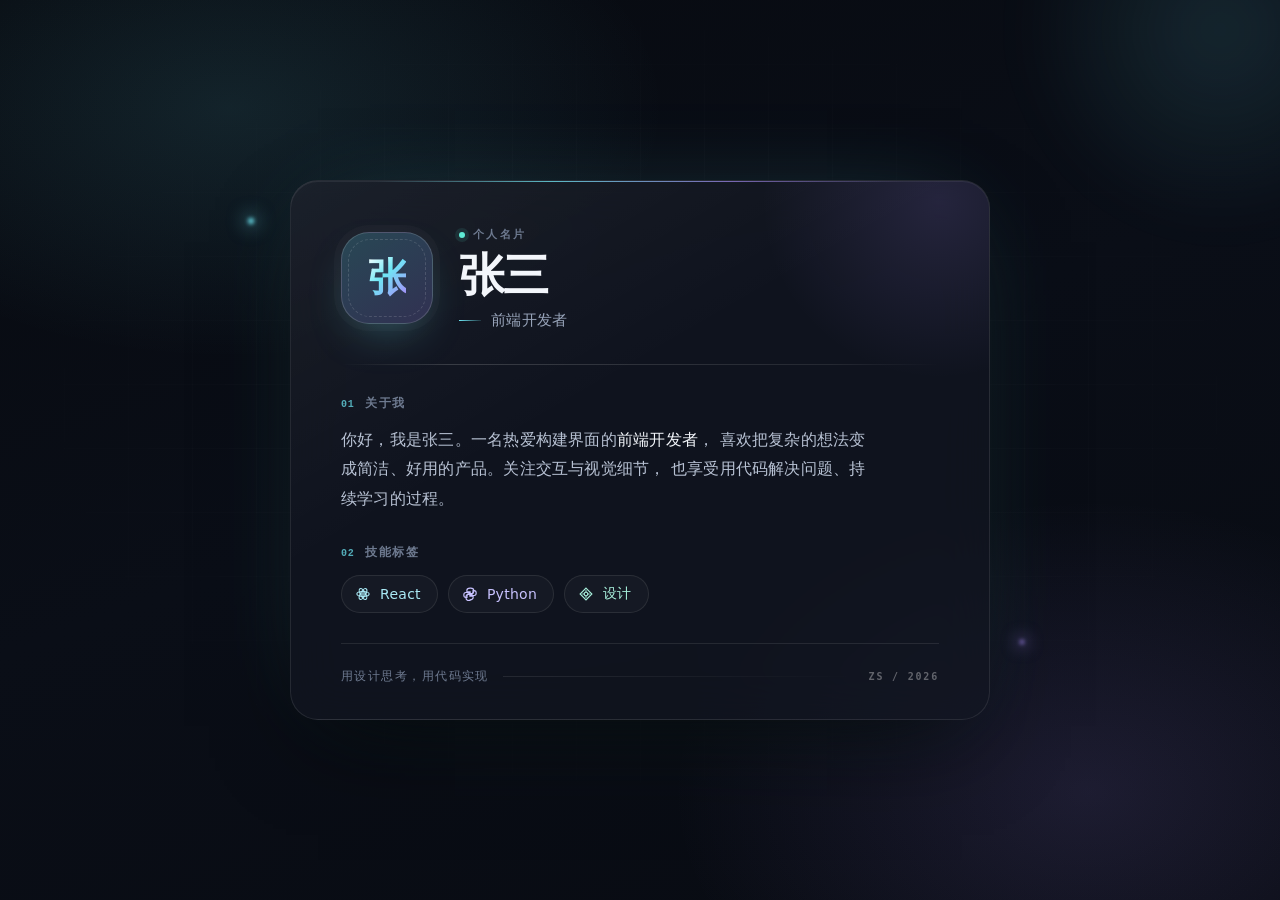
==== index.html @ f43591b3 "Add files via upload" ====
<!DOCTYPE html>
<html lang="zh-CN">
<head>
  <meta charset="UTF-8">
  <meta name="viewport" content="width=device-width, initial-scale=1.0">
  <meta name="description" content="张三的个人名片 —— 前端开发者">
  <title>张三 · 前端开发者</title>
  <style>
    :root {
      --bg: #070a10;
      --surface: rgba(18, 23, 34, 0.72);
      --surface-strong: #121722;
      --text: #f3f6fb;
      --muted: #98a4ba;
      --subtle: #6e7a90;
      --line: rgba(255, 255, 255, 0.09);
      --line-strong: rgba(255, 255, 255, 0.16);
      --cyan: #6ee7f5;
      --violet: #a78bfa;
      --green: #5eead4;
      --radius: 28px;
    }

    * {
      box-sizing: border-box;
      margin: 0;
      padding: 0;
    }

    html {
      color-scheme: dark;
    }

    body {
      min-height: 100vh;
      min-height: 100svh;
      display: flex;
      align-items: center;
      justify-content: center;
      padding: 48px 20px;
      color: var(--text);
      background-color: var(--bg);
      background-image:
        radial-gradient(ellipse 55% 45% at 18% 12%, rgba(110, 231, 245, 0.11), transparent 62%),
        radial-gradient(ellipse 50% 50% at 85% 88%, rgba(167, 139, 250, 0.13), transparent 65%),
        linear-gradient(160deg, #070a10 0%, #0a0e17 48%, #080b12 100%);
      font-family: "Inter", "HarmonyOS Sans SC", "PingFang SC",
        "Microsoft YaHei", system-ui, -apple-system, sans-serif;
      -webkit-font-smoothing: antialiased;
      overflow-x: hidden;
    }

    /* 背景网格与光晕 */
    body::before {
      content: "";
      position: fixed;
      inset: 0;
      pointer-events: none;
      background-image:
        linear-gradient(rgba(255, 255, 255, 0.028) 1px, transparent 1px),
        linear-gradient(90deg, rgba(255, 255, 255, 0.028) 1px, transparent 1px);
      background-size: 64px 64px;
      mask-image: radial-gradient(ellipse 70% 65% at 50% 45%, #000 15%, transparent 78%);
      -webkit-mask-image: radial-gradient(ellipse 70% 65% at 50% 45%, #000 15%, transparent 78%);
    }

    body::after {
      content: "";
      position: fixed;
      width: 420px;
      height: 420px;
      right: -150px;
      top: -180px;
      border-radius: 50%;
      background: radial-gradient(circle, rgba(110, 231, 245, 0.12), transparent 68%);
      filter: blur(24px);
      pointer-events: none;
    }

    .page {
      position: relative;
      width: 100%;
      max-width: 700px;
      min-width: 0;
      flex: 0 1 700px;
      z-index: 1;
    }

    .page::before,
    .page::after {
      content: "";
      position: absolute;
      border-radius: 50%;
      pointer-events: none;
      filter: blur(2px);
    }

    .page::before {
      width: 6px;
      height: 6px;
      top: 7%;
      left: -42px;
      background: var(--cyan);
      box-shadow: 0 0 18px 3px rgba(110, 231, 245, 0.55);
    }

    .page::after {
      width: 4px;
      height: 4px;
      right: -34px;
      bottom: 14%;
      background: var(--violet);
      box-shadow: 0 0 16px 3px rgba(167, 139, 250, 0.55);
    }

    .card {
      position: relative;
      overflow: hidden;
      padding: 46px 50px 34px;
      background:
        linear-gradient(150deg, rgba(255, 255, 255, 0.045), transparent 42%),
        var(--surface);
      border: 1px solid var(--line);
      border-radius: var(--radius);
      backdrop-filter: blur(24px);
      -webkit-backdrop-filter: blur(24px);
      box-shadow:
        0 1px 0 rgba(255, 255, 255, 0.07) inset,
        0 34px 90px -28px rgba(0, 0, 0, 0.9),
        0 0 100px -45px rgba(110, 231, 245, 0.35);
      animation: card-in 0.9s cubic-bezier(0.2, 0.7, 0.2, 1) both;
    }

    /* 卡片顶部渐隐光线 */
    .card::before {
      content: "";
      position: absolute;
      top: 0;
      left: 12%;
      right: 12%;
      height: 1px;
      background: linear-gradient(90deg, transparent, rgba(110, 231, 245, 0.75), rgba(167, 139, 250, 0.65), transparent);
    }

    /* 右上角微光 */
    .card__glow {
      position: absolute;
      top: -170px;
      right: -140px;
      width: 380px;
      height: 380px;
      border-radius: 50%;
      background: radial-gradient(circle, rgba(167, 139, 250, 0.14), transparent 66%);
      pointer-events: none;
    }

    .profile {
      position: relative;
      display: flex;
      align-items: center;
      gap: 26px;
    }

    .avatar {
      position: relative;
      flex: 0 0 auto;
      width: 92px;
      height: 92px;
      display: grid;
      place-items: center;
      border-radius: 28px;
      background:
        linear-gradient(145deg, rgba(110, 231, 245, 0.22), rgba(167, 139, 250, 0.2)),
        #141b28;
      border: 1px solid rgba(255, 255, 255, 0.16);
      box-shadow:
        0 0 0 7px rgba(255, 255, 255, 0.025),
        0 18px 45px -16px rgba(110, 231, 245, 0.35);
    }

    .avatar::before {
      content: "";
      position: absolute;
      inset: 6px;
      border-radius: 22px;
      border: 1px dashed rgba(255, 255, 255, 0.14);
    }

    .avatar span {
      position: relative;
      font-size: 40px;
      font-weight: 650;
      line-height: 1;
      background: linear-gradient(135deg, #e9fdff 5%, var(--cyan) 44%, var(--violet) 100%);
      -webkit-background-clip: text;
      background-clip: text;
      color: transparent;
      letter-spacing: -0.04em;
      transform: translateY(-1px);
    }

    .identity {
      min-width: 0;
    }

    .eyebrow {
      display: flex;
      align-items: center;
      gap: 8px;
      margin-bottom: 8px;
      color: var(--subtle);
      font-size: 11px;
      font-weight: 600;
      letter-spacing: 0.22em;
      text-transform: uppercase;
    }

    .status-dot {
      width: 6px;
      height: 6px;
      border-radius: 50%;
      background: var(--green);
      box-shadow: 0 0 0 4px rgba(94, 234, 212, 0.1);
      animation: pulse 3s ease-in-out infinite;
    }

    h1 {
      font-size: clamp(34px, 6vw, 46px);
      font-weight: 650;
      line-height: 1.1;
      letter-spacing: -0.035em;
    }

    .role {
      display: flex;
      align-items: center;
      gap: 10px;
      margin-top: 10px;
      color: var(--muted);
      font-size: 15px;
      letter-spacing: 0.02em;
    }

    .role::before {
      content: "";
      width: 22px;
      height: 1px;
      background: linear-gradient(90deg, var(--cyan), rgba(110, 231, 245, 0.15));
    }

    .divider {
      height: 1px;
      margin: 34px 0 30px;
      background: linear-gradient(90deg, transparent, var(--line-strong) 18%, var(--line) 82%, transparent);
    }

    .section {
      margin-bottom: 30px;
    }

    .section-label {
      display: flex;
      align-items: baseline;
      gap: 10px;
      margin-bottom: 14px;
      font-size: 12px;
      font-weight: 600;
      letter-spacing: 0.16em;
      color: var(--subtle);
    }

    .section-label span {
      font-variant-numeric: tabular-nums;
      font-family: "SFMono-Regular", Consolas, "Liberation Mono", monospace;
      font-size: 10px;
      color: rgba(110, 231, 245, 0.72);
      letter-spacing: 0.08em;
    }

    .about-text {
      max-width: 540px;
      color: #b8c2d4;
      font-size: 15.5px;
      line-height: 1.9;
      letter-spacing: 0.015em;
    }

    .about-text strong {
      color: var(--text);
      font-weight: 550;
    }

    .skills {
      display: flex;
      flex-wrap: wrap;
      gap: 10px;
      list-style: none;
    }

    .tag {
      display: inline-flex;
      align-items: center;
      gap: 9px;
      padding: 9px 16px 9px 13px;
      border-radius: 999px;
      border: 1px solid var(--line);
      background: rgba(255, 255, 255, 0.028);
      color: #d7deea;
      font-size: 14px;
      font-weight: 500;
      letter-spacing: 0.02em;
      cursor: default;
      transition:
        transform 0.25s ease,
        border-color 0.25s ease,
        background 0.25s ease,
        box-shadow 0.25s ease;
    }

    .tag svg {
      width: 16px;
      height: 16px;
      flex: 0 0 auto;
      stroke: currentColor;
      stroke-width: 1.7;
      fill: none;
      transition: transform 0.35s cubic-bezier(0.2, 0.7, 0.2, 1);
    }

    .tag--react {
      color: #a9e9f5;
    }

    .tag--python {
      color: #c8c2ff;
    }

    .tag--design {
      color: #a8f0dc;
    }

    .tag:hover {
      transform: translateY(-3px);
      background: rgba(255, 255, 255, 0.055);
    }

    .tag--react:hover {
      border-color: rgba(110, 231, 245, 0.42);
      box-shadow: 0 10px 24px -12px rgba(110, 231, 245, 0.6);
    }

    .tag--python:hover {
      border-color: rgba(167, 139, 250, 0.45);
      box-shadow: 0 10px 24px -12px rgba(167, 139, 250, 0.65);
    }

    .tag--design:hover {
      border-color: rgba(94, 234, 212, 0.42);
      box-shadow: 0 10px 24px -12px rgba(94, 234, 212, 0.55);
    }

    .tag:hover svg {
      transform: rotate(-8deg) scale(1.08);
    }

    .card-footer {
      display: flex;
      align-items: center;
      gap: 14px;
      padding-top: 24px;
      border-top: 1px solid var(--line);
    }

    .card-footer p {
      color: var(--subtle);
      font-size: 12px;
      letter-spacing: 0.12em;
    }

    .card-footer .line {
      flex: 1;
      height: 1px;
      background: linear-gradient(90deg, var(--line), transparent);
    }

    .monogram {
      font-family: "SFMono-Regular", Consolas, monospace;
      font-size: 10px;
      font-weight: 600;
      letter-spacing: 0.18em;
      color: rgba(255, 255, 255, 0.34);
    }

    @keyframes card-in {
      from {
        opacity: 0;
        transform: translateY(20px) scale(0.985);
      }
      to {
        opacity: 1;
        transform: translateY(0) scale(1);
      }
    }

    @keyframes pulse {
      0%, 100% {
        opacity: 1;
        box-shadow: 0 0 0 4px rgba(94, 234, 212, 0.1);
      }
      50% {
        opacity: 0.55;
        box-shadow: 0 0 0 7px rgba(94, 234, 212, 0.04);
      }
    }

    @media (max-width: 620px) {
      body {
        padding: 24px 16px;
      }

      .page::before,
      .page::after {
        display: none;
      }

      .card {
        padding: 34px 26px 26px;
        border-radius: 24px;
      }

      .profile {
        align-items: flex-start;
        flex-direction: column;
        gap: 20px;
      }

      .avatar {
        width: 76px;
        height: 76px;
        border-radius: 23px;
      }

      .avatar::before {
        border-radius: 18px;
      }

      .avatar span {
        font-size: 33px;
      }

      .divider {
        margin: 26px 0 24px;
      }

      .about-text {
        font-size: 15px;
        line-height: 1.85;
      }

      .tag {
        padding: 8px 14px 8px 11px;
        font-size: 13px;
      }
    }

    @media (prefers-reduced-motion: reduce) {
      .card,
      .status-dot {
        animation: none;
      }

      .tag,
      .tag svg {
        transition: none;
      }
    }

    ::selection {
      background: rgba(110, 231, 245, 0.24);
      color: #fff;
    }
  </style>
</head>
<body>
  <div class="page">
    <main class="card" aria-labelledby="name">
      <div class="card__glow" aria-hidden="true"></div>

      <header class="profile">
        <div class="avatar" aria-hidden="true">
          <span>张</span>
        </div>
        <div class="identity">
          <div class="eyebrow">
            <span class="status-dot" aria-hidden="true"></span>
            个人名片
          </div>
          <h1 id="name">张三</h1>
          <p class="role">前端开发者</p>
        </div>
      </header>

      <div class="divider" aria-hidden="true"></div>

      <section class="section" aria-labelledby="about-title">
        <h2 class="section-label" id="about-title">
          <span>01</span>
          关于我
        </h2>
        <p class="about-text">
          你好，我是张三。一名热爱构建界面的<strong>前端开发者</strong>，
          喜欢把复杂的想法变成简洁、好用的产品。关注交互与视觉细节，
          也享受用代码解决问题、持续学习的过程。
        </p>
      </section>

      <section class="section" aria-labelledby="skills-title">
        <h2 class="section-label" id="skills-title">
          <span>02</span>
          技能标签
        </h2>
        <ul class="skills">
          <li class="tag tag--react">
            <svg viewBox="0 0 24 24" aria-hidden="true">
              <circle cx="12" cy="12" r="1.9"></circle>
              <ellipse cx="12" cy="12" rx="9.2" ry="3.7"></ellipse>
              <ellipse cx="12" cy="12" rx="9.2" ry="3.7" transform="rotate(60 12 12)"></ellipse>
              <ellipse cx="12" cy="12" rx="9.2" ry="3.7" transform="rotate(120 12 12)"></ellipse>
            </svg>
            React
          </li>
          <li class="tag tag--python">
            <svg viewBox="0 0 24 24" aria-hidden="true">
              <path d="M12 3.2c-4 0-4.7 1.4-4.7 3.4v2.3h4.9v.8H5.8c-1.9 0-3.1 1.2-3.1 3.7s1.2 3.7 3.1 3.7h1.7v-2.4c0-2 1.4-3.5 3.4-3.5h3.9c1.6 0 2.8-1.1 2.8-2.8V6.6c0-2-1.8-3.4-4.4-3.4H12z"></path>
              <path d="M12 20.8c4 0 4.7-1.4 4.7-3.4v-2.3H11.8v-.8h6.4c1.9 0 3.1-1.2 3.1-3.7s-1.2-3.7-3.1-3.7h-1.7v2.4c0 2-1.4 3.5-3.4 3.5H8.9c-1.6 0-2.8 1.1-2.8 2.8v2.8c0 2 1.8 3.4 4.4 3.4H12z"></path>
            </svg>
            Python
          </li>
          <li class="tag tag--design">
            <svg viewBox="0 0 24 24" aria-hidden="true">
              <path d="M12 3.2 20.8 12 12 20.8 3.2 12 12 3.2z"></path>
              <circle cx="12" cy="12" r="2.7"></circle>
              <path d="M12 6.5v2.8M17.5 12h-2.8M12 17.5v-2.8M6.5 12h2.8"></path>
            </svg>
            设计
          </li>
        </ul>
      </section>

      <footer class="card-footer">
        <p>用设计思考，用代码实现</p>
        <span class="line" aria-hidden="true"></span>
        <span class="monogram" aria-hidden="true">ZS / 2026</span>
      </footer>
    </main>
  </div>
</body>
</html>
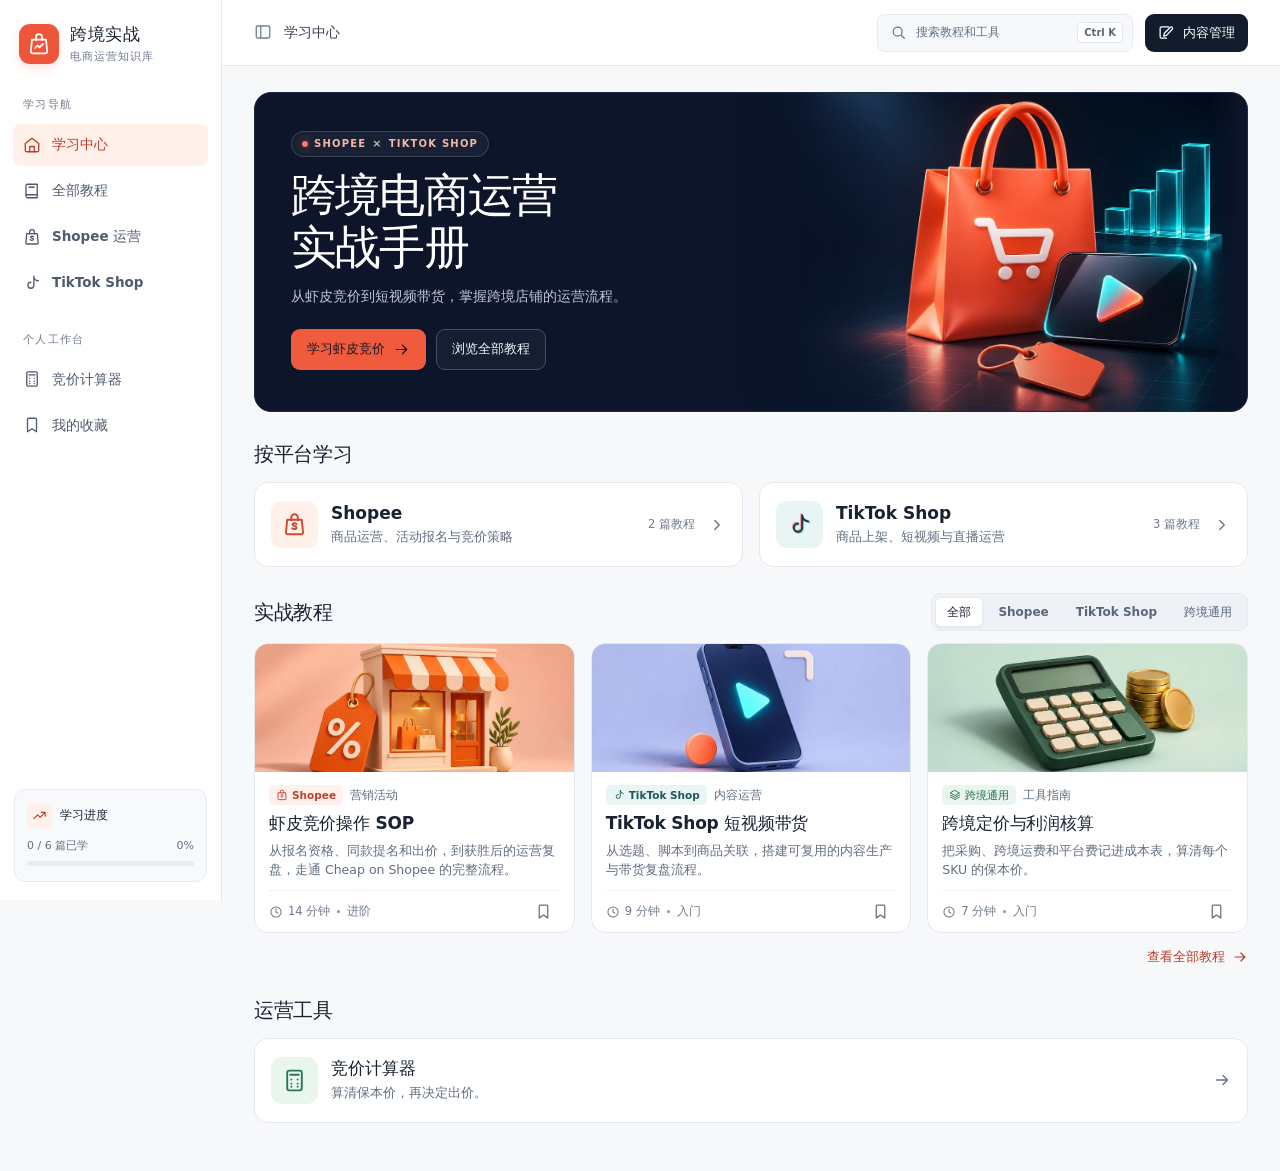
==== commit 1bbffe94: "Build Shopee and TikTok Shop tutorial site" ====
--- a/index.html
+++ b/index.html
@@ -1,558 +1,30 @@
-<!DOCTYPE html>
+<!doctype html>
 <html lang="zh-CN">
 <head>
-  <meta charset="UTF-8">
-  <meta name="viewport" content="width=device-width, initial-scale=1.0">
-  <meta name="description" content="张三的个人名片 —— 前端开发者">
-  <title>张三 · 前端开发者</title>
-  <style>
-    :root {
-      --bg: #070a10;
-      --surface: rgba(18, 23, 34, 0.72);
-      --surface-strong: #121722;
-      --text: #f3f6fb;
-      --muted: #98a4ba;
-      --subtle: #6e7a90;
-      --line: rgba(255, 255, 255, 0.09);
-      --line-strong: rgba(255, 255, 255, 0.16);
-      --cyan: #6ee7f5;
-      --violet: #a78bfa;
-      --green: #5eead4;
-      --radius: 28px;
-    }
-
-    * {
-      box-sizing: border-box;
-      margin: 0;
-      padding: 0;
-    }
-
-    html {
-      color-scheme: dark;
-    }
-
-    body {
-      min-height: 100vh;
-      min-height: 100svh;
-      display: flex;
-      align-items: center;
-      justify-content: center;
-      padding: 48px 20px;
-      color: var(--text);
-      background-color: var(--bg);
-      background-image:
-        radial-gradient(ellipse 55% 45% at 18% 12%, rgba(110, 231, 245, 0.11), transparent 62%),
-        radial-gradient(ellipse 50% 50% at 85% 88%, rgba(167, 139, 250, 0.13), transparent 65%),
-        linear-gradient(160deg, #070a10 0%, #0a0e17 48%, #080b12 100%);
-      font-family: "Inter", "HarmonyOS Sans SC", "PingFang SC",
-        "Microsoft YaHei", system-ui, -apple-system, sans-serif;
-      -webkit-font-smoothing: antialiased;
-      overflow-x: hidden;
-    }
-
-    /* 背景网格与光晕 */
-    body::before {
-      content: "";
-      position: fixed;
-      inset: 0;
-      pointer-events: none;
-      background-image:
-        linear-gradient(rgba(255, 255, 255, 0.028) 1px, transparent 1px),
-        linear-gradient(90deg, rgba(255, 255, 255, 0.028) 1px, transparent 1px);
-      background-size: 64px 64px;
-      mask-image: radial-gradient(ellipse 70% 65% at 50% 45%, #000 15%, transparent 78%);
-      -webkit-mask-image: radial-gradient(ellipse 70% 65% at 50% 45%, #000 15%, transparent 78%);
-    }
-
-    body::after {
-      content: "";
-      position: fixed;
-      width: 420px;
-      height: 420px;
-      right: -150px;
-      top: -180px;
-      border-radius: 50%;
-      background: radial-gradient(circle, rgba(110, 231, 245, 0.12), transparent 68%);
-      filter: blur(24px);
-      pointer-events: none;
-    }
-
-    .page {
-      position: relative;
-      width: 100%;
-      max-width: 700px;
-      min-width: 0;
-      flex: 0 1 700px;
-      z-index: 1;
-    }
-
-    .page::before,
-    .page::after {
-      content: "";
-      position: absolute;
-      border-radius: 50%;
-      pointer-events: none;
-      filter: blur(2px);
-    }
-
-    .page::before {
-      width: 6px;
-      height: 6px;
-      top: 7%;
-      left: -42px;
-      background: var(--cyan);
-      box-shadow: 0 0 18px 3px rgba(110, 231, 245, 0.55);
-    }
-
-    .page::after {
-      width: 4px;
-      height: 4px;
-      right: -34px;
-      bottom: 14%;
-      background: var(--violet);
-      box-shadow: 0 0 16px 3px rgba(167, 139, 250, 0.55);
-    }
-
-    .card {
-      position: relative;
-      overflow: hidden;
-      padding: 46px 50px 34px;
-      background:
-        linear-gradient(150deg, rgba(255, 255, 255, 0.045), transparent 42%),
-        var(--surface);
-      border: 1px solid var(--line);
-      border-radius: var(--radius);
-      backdrop-filter: blur(24px);
-      -webkit-backdrop-filter: blur(24px);
-      box-shadow:
-        0 1px 0 rgba(255, 255, 255, 0.07) inset,
-        0 34px 90px -28px rgba(0, 0, 0, 0.9),
-        0 0 100px -45px rgba(110, 231, 245, 0.35);
-      animation: card-in 0.9s cubic-bezier(0.2, 0.7, 0.2, 1) both;
-    }
-
-    /* 卡片顶部渐隐光线 */
-    .card::before {
-      content: "";
-      position: absolute;
-      top: 0;
-      left: 12%;
-      right: 12%;
-      height: 1px;
-      background: linear-gradient(90deg, transparent, rgba(110, 231, 245, 0.75), rgba(167, 139, 250, 0.65), transparent);
-    }
-
-    /* 右上角微光 */
-    .card__glow {
-      position: absolute;
-      top: -170px;
-      right: -140px;
-      width: 380px;
-      height: 380px;
-      border-radius: 50%;
-      background: radial-gradient(circle, rgba(167, 139, 250, 0.14), transparent 66%);
-      pointer-events: none;
-    }
-
-    .profile {
-      position: relative;
-      display: flex;
-      align-items: center;
-      gap: 26px;
-    }
-
-    .avatar {
-      position: relative;
-      flex: 0 0 auto;
-      width: 92px;
-      height: 92px;
-      display: grid;
-      place-items: center;
-      border-radius: 28px;
-      background:
-        linear-gradient(145deg, rgba(110, 231, 245, 0.22), rgba(167, 139, 250, 0.2)),
-        #141b28;
-      border: 1px solid rgba(255, 255, 255, 0.16);
-      box-shadow:
-        0 0 0 7px rgba(255, 255, 255, 0.025),
-        0 18px 45px -16px rgba(110, 231, 245, 0.35);
-    }
-
-    .avatar::before {
-      content: "";
-      position: absolute;
-      inset: 6px;
-      border-radius: 22px;
-      border: 1px dashed rgba(255, 255, 255, 0.14);
-    }
-
-    .avatar span {
-      position: relative;
-      font-size: 40px;
-      font-weight: 650;
-      line-height: 1;
-      background: linear-gradient(135deg, #e9fdff 5%, var(--cyan) 44%, var(--violet) 100%);
-      -webkit-background-clip: text;
-      background-clip: text;
-      color: transparent;
-      letter-spacing: -0.04em;
-      transform: translateY(-1px);
-    }
-
-    .identity {
-      min-width: 0;
-    }
-
-    .eyebrow {
-      display: flex;
-      align-items: center;
-      gap: 8px;
-      margin-bottom: 8px;
-      color: var(--subtle);
-      font-size: 11px;
-      font-weight: 600;
-      letter-spacing: 0.22em;
-      text-transform: uppercase;
-    }
-
-    .status-dot {
-      width: 6px;
-      height: 6px;
-      border-radius: 50%;
-      background: var(--green);
-      box-shadow: 0 0 0 4px rgba(94, 234, 212, 0.1);
-      animation: pulse 3s ease-in-out infinite;
-    }
-
-    h1 {
-      font-size: clamp(34px, 6vw, 46px);
-      font-weight: 650;
-      line-height: 1.1;
-      letter-spacing: -0.035em;
-    }
-
-    .role {
-      display: flex;
-      align-items: center;
-      gap: 10px;
-      margin-top: 10px;
-      color: var(--muted);
-      font-size: 15px;
-      letter-spacing: 0.02em;
-    }
-
-    .role::before {
-      content: "";
-      width: 22px;
-      height: 1px;
-      background: linear-gradient(90deg, var(--cyan), rgba(110, 231, 245, 0.15));
-    }
-
-    .divider {
-      height: 1px;
-      margin: 34px 0 30px;
-      background: linear-gradient(90deg, transparent, var(--line-strong) 18%, var(--line) 82%, transparent);
-    }
-
-    .section {
-      margin-bottom: 30px;
-    }
-
-    .section-label {
-      display: flex;
-      align-items: baseline;
-      gap: 10px;
-      margin-bottom: 14px;
-      font-size: 12px;
-      font-weight: 600;
-      letter-spacing: 0.16em;
-      color: var(--subtle);
-    }
-
-    .section-label span {
-      font-variant-numeric: tabular-nums;
-      font-family: "SFMono-Regular", Consolas, "Liberation Mono", monospace;
-      font-size: 10px;
-      color: rgba(110, 231, 245, 0.72);
-      letter-spacing: 0.08em;
-    }
-
-    .about-text {
-      max-width: 540px;
-      color: #b8c2d4;
-      font-size: 15.5px;
-      line-height: 1.9;
-      letter-spacing: 0.015em;
-    }
-
-    .about-text strong {
-      color: var(--text);
-      font-weight: 550;
-    }
-
-    .skills {
-      display: flex;
-      flex-wrap: wrap;
-      gap: 10px;
-      list-style: none;
-    }
-
-    .tag {
-      display: inline-flex;
-      align-items: center;
-      gap: 9px;
-      padding: 9px 16px 9px 13px;
-      border-radius: 999px;
-      border: 1px solid var(--line);
-      background: rgba(255, 255, 255, 0.028);
-      color: #d7deea;
-      font-size: 14px;
-      font-weight: 500;
-      letter-spacing: 0.02em;
-      cursor: default;
-      transition:
-        transform 0.25s ease,
-        border-color 0.25s ease,
-        background 0.25s ease,
-        box-shadow 0.25s ease;
-    }
-
-    .tag svg {
-      width: 16px;
-      height: 16px;
-      flex: 0 0 auto;
-      stroke: currentColor;
-      stroke-width: 1.7;
-      fill: none;
-      transition: transform 0.35s cubic-bezier(0.2, 0.7, 0.2, 1);
-    }
-
-    .tag--react {
-      color: #a9e9f5;
-    }
-
-    .tag--python {
-      color: #c8c2ff;
-    }
-
-    .tag--design {
-      color: #a8f0dc;
-    }
-
-    .tag:hover {
-      transform: translateY(-3px);
-      background: rgba(255, 255, 255, 0.055);
-    }
-
-    .tag--react:hover {
-      border-color: rgba(110, 231, 245, 0.42);
-      box-shadow: 0 10px 24px -12px rgba(110, 231, 245, 0.6);
-    }
-
-    .tag--python:hover {
-      border-color: rgba(167, 139, 250, 0.45);
-      box-shadow: 0 10px 24px -12px rgba(167, 139, 250, 0.65);
-    }
-
-    .tag--design:hover {
-      border-color: rgba(94, 234, 212, 0.42);
-      box-shadow: 0 10px 24px -12px rgba(94, 234, 212, 0.55);
-    }
-
-    .tag:hover svg {
-      transform: rotate(-8deg) scale(1.08);
-    }
-
-    .card-footer {
-      display: flex;
-      align-items: center;
-      gap: 14px;
-      padding-top: 24px;
-      border-top: 1px solid var(--line);
-    }
-
-    .card-footer p {
-      color: var(--subtle);
-      font-size: 12px;
-      letter-spacing: 0.12em;
-    }
-
-    .card-footer .line {
-      flex: 1;
-      height: 1px;
-      background: linear-gradient(90deg, var(--line), transparent);
-    }
-
-    .monogram {
-      font-family: "SFMono-Regular", Consolas, monospace;
-      font-size: 10px;
-      font-weight: 600;
-      letter-spacing: 0.18em;
-      color: rgba(255, 255, 255, 0.34);
-    }
-
-    @keyframes card-in {
-      from {
-        opacity: 0;
-        transform: translateY(20px) scale(0.985);
-      }
-      to {
-        opacity: 1;
-        transform: translateY(0) scale(1);
-      }
-    }
-
-    @keyframes pulse {
-      0%, 100% {
-        opacity: 1;
-        box-shadow: 0 0 0 4px rgba(94, 234, 212, 0.1);
-      }
-      50% {
-        opacity: 0.55;
-        box-shadow: 0 0 0 7px rgba(94, 234, 212, 0.04);
-      }
-    }
-
-    @media (max-width: 620px) {
-      body {
-        padding: 24px 16px;
-      }
-
-      .page::before,
-      .page::after {
-        display: none;
-      }
-
-      .card {
-        padding: 34px 26px 26px;
-        border-radius: 24px;
-      }
-
-      .profile {
-        align-items: flex-start;
-        flex-direction: column;
-        gap: 20px;
-      }
-
-      .avatar {
-        width: 76px;
-        height: 76px;
-        border-radius: 23px;
-      }
-
-      .avatar::before {
-        border-radius: 18px;
-      }
-
-      .avatar span {
-        font-size: 33px;
-      }
-
-      .divider {
-        margin: 26px 0 24px;
-      }
-
-      .about-text {
-        font-size: 15px;
-        line-height: 1.85;
-      }
-
-      .tag {
-        padding: 8px 14px 8px 11px;
-        font-size: 13px;
-      }
-    }
-
-    @media (prefers-reduced-motion: reduce) {
-      .card,
-      .status-dot {
-        animation: none;
-      }
-
-      .tag,
-      .tag svg {
-        transition: none;
-      }
-    }
-
-    ::selection {
-      background: rgba(110, 231, 245, 0.24);
-      color: #fff;
-    }
-  </style>
+  <meta charset="utf-8">
+  <meta name="viewport" content="width=device-width, initial-scale=1">
+  <meta name="theme-color" content="#f6f7fa">
+  <meta name="description" content="Shopee 与 TikTok Shop 运营教程、实战 SOP 和竞价工具。">
+  <title>跨境实战 · 电商运营知识库</title>
+  <link rel="icon" type="image/png" href="assets/favicon.png">
+  <link rel="stylesheet" href="assets/styles.css">
+  <link rel="stylesheet" href="assets/detail.css">
+  <script type="module" src="assets/app.js"></script>
 </head>
 <body>
-  <div class="page">
-    <main class="card" aria-labelledby="name">
-      <div class="card__glow" aria-hidden="true"></div>
-
-      <header class="profile">
-        <div class="avatar" aria-hidden="true">
-          <span>张</span>
-        </div>
-        <div class="identity">
-          <div class="eyebrow">
-            <span class="status-dot" aria-hidden="true"></span>
-            个人名片
-          </div>
-          <h1 id="name">张三</h1>
-          <p class="role">前端开发者</p>
-        </div>
-      </header>
-
-      <div class="divider" aria-hidden="true"></div>
-
-      <section class="section" aria-labelledby="about-title">
-        <h2 class="section-label" id="about-title">
-          <span>01</span>
-          关于我
-        </h2>
-        <p class="about-text">
-          你好，我是张三。一名热爱构建界面的<strong>前端开发者</strong>，
-          喜欢把复杂的想法变成简洁、好用的产品。关注交互与视觉细节，
-          也享受用代码解决问题、持续学习的过程。
-        </p>
-      </section>
-
-      <section class="section" aria-labelledby="skills-title">
-        <h2 class="section-label" id="skills-title">
-          <span>02</span>
-          技能标签
-        </h2>
-        <ul class="skills">
-          <li class="tag tag--react">
-            <svg viewBox="0 0 24 24" aria-hidden="true">
-              <circle cx="12" cy="12" r="1.9"></circle>
-              <ellipse cx="12" cy="12" rx="9.2" ry="3.7"></ellipse>
-              <ellipse cx="12" cy="12" rx="9.2" ry="3.7" transform="rotate(60 12 12)"></ellipse>
-              <ellipse cx="12" cy="12" rx="9.2" ry="3.7" transform="rotate(120 12 12)"></ellipse>
-            </svg>
-            React
-          </li>
-          <li class="tag tag--python">
-            <svg viewBox="0 0 24 24" aria-hidden="true">
-              <path d="M12 3.2c-4 0-4.7 1.4-4.7 3.4v2.3h4.9v.8H5.8c-1.9 0-3.1 1.2-3.1 3.7s1.2 3.7 3.1 3.7h1.7v-2.4c0-2 1.4-3.5 3.4-3.5h3.9c1.6 0 2.8-1.1 2.8-2.8V6.6c0-2-1.8-3.4-4.4-3.4H12z"></path>
-              <path d="M12 20.8c4 0 4.7-1.4 4.7-3.4v-2.3H11.8v-.8h6.4c1.9 0 3.1-1.2 3.1-3.7s-1.2-3.7-3.1-3.7h-1.7v2.4c0 2-1.4 3.5-3.4 3.5H8.9c-1.6 0-2.8 1.1-2.8 2.8v2.8c0 2 1.8 3.4 4.4 3.4H12z"></path>
-            </svg>
-            Python
-          </li>
-          <li class="tag tag--design">
-            <svg viewBox="0 0 24 24" aria-hidden="true">
-              <path d="M12 3.2 20.8 12 12 20.8 3.2 12 12 3.2z"></path>
-              <circle cx="12" cy="12" r="2.7"></circle>
-              <path d="M12 6.5v2.8M17.5 12h-2.8M12 17.5v-2.8M6.5 12h2.8"></path>
-            </svg>
-            设计
-          </li>
-        </ul>
-      </section>
-
-      <footer class="card-footer">
-        <p>用设计思考，用代码实现</p>
-        <span class="line" aria-hidden="true"></span>
-        <span class="monogram" aria-hidden="true">ZS / 2026</span>
-      </footer>
-    </main>
+  <a href="#main" class="skip-link">跳到正文</a>
+  <div class="shell">
+    <aside class="sidebar" id="sidebar" aria-label="网站侧栏"></aside>
+    <button class="drawer-scrim" type="button" aria-label="关闭导航" hidden></button>
+    <div class="workspace">
+      <header class="topbar" id="topbar"></header>
+      <main class="main" id="main" tabindex="-1">
+        <div class="page-state"><p>正在加载教程库…</p></div>
+      </main>
+    </div>
   </div>
+  <dialog id="search-dialog" class="search-dialog" aria-label="全站搜索"></dialog>
+  <div class="toast" id="toast" role="status" hidden></div>
+  <noscript><div class="page-state">请启用 JavaScript 以阅读和编辑教程。</div></noscript>
 </body>
 </html>
--- a/assets/styles.css
+++ b/assets/styles.css
@@ -0,0 +1,358 @@
+:root {
+  color-scheme: light;
+  --canvas: #f7f8fa;
+  --surface: #fff;
+  --ink: #182231;
+  --muted: #626e80;
+  --subtle: #707b8e;
+  --line: #e5e9ef;
+  --accent: #e54e35;
+  --accent-hover: #cc3e29;
+  --accent-text: #bf3b27;
+  --accent-soft: #fff0ea;
+  --navy: #121c2d;
+  --rail: 222px;
+  --topbar: 66px;
+  --radius: 14px;
+  font-family: "Inter", "PingFang SC", "Noto Sans CJK SC", "Microsoft YaHei", system-ui, sans-serif;
+  font-synthesis: none;
+}
+
+*, *::before, *::after { box-sizing: border-box; }
+body { margin: 0; min-width: 320px; background: var(--canvas); color: var(--ink); font-size: 14px; line-height: 1.6; }
+h1, h2, h3, h4, p, ol, ul, dl, dd { margin: 0; }
+a { color: inherit; text-decoration: none; }
+button, input, select, textarea { font: inherit; }
+button { color: inherit; cursor: pointer; }
+button:disabled { cursor: default; opacity: .48; }
+button, a, summary { -webkit-tap-highlight-color: transparent; }
+img { display: block; max-width: 100%; }
+[hidden] { display: none !important; }
+:focus-visible { outline: 2px solid #d34730; outline-offset: 3px; }
+.icon { display: inline-block; width: 20px; height: 20px; flex: 0 0 auto; vertical-align: middle; }
+.muted { color: var(--muted); }
+.skip-link { position: fixed; top: 10px; left: 10px; z-index: 100; padding: 10px 16px; background: var(--navy); color: white; border-radius: 8px; transform: translateY(-150%); }
+.skip-link:focus { transform: none; }
+
+.button, .icon-button, .text-button {
+  display: inline-flex; min-height: 40px; align-items: center; justify-content: center; gap: 8px;
+  border: 1px solid transparent; border-radius: 9px; background: transparent;
+  font-weight: 650; line-height: 1.25; white-space: nowrap;
+  transition: background .16s ease, border-color .16s ease, color .16s ease;
+}
+.button { padding: 9px 15px; }
+.button .icon, .text-button .icon { width: 17px; height: 17px; }
+.button-primary { color: #fff; background: #d84930; }
+.button-primary:hover { background: #bd3a26; }
+.button-dark { color: #fff; background: var(--navy); }
+.button-dark:hover { background: #2b3950; }
+.button-outline { border-color: var(--line); background: var(--surface); color: #334154; }
+.button-outline:hover { border-color: #cbd2df; background: #f7f9fc; }
+.button-small { min-height: 35px; font-size: 13px; padding: 7px 11px; }
+.icon-button { width: 39px; padding: 0; color: var(--muted); }
+.icon-button:hover { background: #eef1f6; color: var(--ink); }
+.text-button { min-height: 28px; color: var(--muted); padding: 3px 4px; font-size: 13px; }
+.text-button:hover:not(:disabled) { color: var(--accent-text); }
+.button-group { display: flex; flex-wrap: wrap; align-items: center; gap: 8px; }
+
+.shell { min-height: 100vh; }
+.sidebar {
+  position: fixed; z-index: 30; inset: 0 auto 0 0; width: var(--rail); display: flex;
+  flex-direction: column; background: var(--surface); border-right: 1px solid var(--line); overflow-y: auto;
+}
+.brand-row { display: flex; justify-content: space-between; align-items: center; padding: 24px 19px 29px; }
+.brand { display: inline-flex; align-items: center; gap: 11px; min-width: 0; line-height: 1.28; }
+.brand-icon {
+  display: grid; place-items: center; width: 40px; height: 40px; border-radius: 11px;
+  background: #ed563a; color: white; box-shadow: 0 4px 9px #e64b3128; flex-shrink: 0;
+}
+.brand-icon .icon { width: 24px; height: 24px; }
+.brand strong { display: block; color: #182232; font-size: 17px; font-weight: 800; letter-spacing: .04em; white-space: nowrap; }
+.brand small { display: block; margin-top: 4px; color: var(--subtle); font-size: 10.5px; letter-spacing: .1em; white-space: nowrap; }
+.sidebar-nav { display: grid; gap: 27px; padding: 3px 13px 26px; }
+.nav-group { display: grid; gap: 4px; }
+.nav-group h2 { color: var(--subtle); font-size: 11px; font-weight: 650; letter-spacing: .12em; padding: 0 10px 6px; }
+.nav-link {
+  display: flex; align-items: center; min-height: 42px; gap: 11px; padding: 9px 10px;
+  color: #4e5b6e; border-radius: 8px; line-height: 1.4; font-size: 13.5px; font-weight: 600;
+}
+.nav-link .icon { width: 18px; height: 18px; }
+.nav-link:hover { background: #f3f5f8; color: var(--ink); }
+.nav-link.active { background: var(--accent-soft); color: var(--accent-text); font-weight: 750; }
+.learning-panel { margin: auto 14px 18px; padding: 13px 12px 15px; border: 1px solid #e8ecf2; border-radius: 11px; background: #f8f9fc; }
+.learning-title { display: flex; align-items: center; gap: 8px; margin-bottom: 9px; font-size: 12px; }
+.learning-icon { display: grid; place-items: center; border-radius: 6px; width: 25px; height: 25px; background: #fff0e9; color: var(--accent-text); }
+.learning-icon .icon { width: 15px; height: 15px; }
+.learning-meta { display: flex; justify-content: space-between; gap: 6px; margin-bottom: 6px; font-size: 11px; color: var(--muted); font-variant-numeric: tabular-nums; }
+progress { display: block; appearance: none; width: 100%; height: 5px; border: 0; border-radius: 30px; overflow: hidden; background: #e7ebf2; accent-color: var(--accent); }
+progress::-webkit-progress-bar { background-color: #e7ebf2; }
+progress::-webkit-progress-value { background-color: var(--accent); border-radius: 30px; }
+progress::-moz-progress-bar { background-color: var(--accent); border-radius: 30px; }
+
+.workspace { min-width: 0; margin-left: var(--rail); }
+.topbar {
+  position: sticky; z-index: 20; top: 0; display: flex; align-items: center; justify-content: space-between;
+  min-height: var(--topbar); padding: 9px clamp(22px, 2.5vw, 38px); gap: 14px;
+  border-bottom: 1px solid var(--line); background: var(--surface);
+}
+.topbar-label, .topbar-actions { display: flex; align-items: center; gap: 12px; }
+.topbar-label { color: #344254; font-size: 14px; font-weight: 750; min-width: 0; white-space: nowrap; }
+.topbar-label > span { overflow: hidden; text-overflow: ellipsis; }
+.topbar-layout-icon { width: 18px; height: 18px; color: #738096; }
+.search-trigger {
+  width: clamp(195px, 20vw, 292px); height: 38px; display: flex; align-items: center; gap: 9px;
+  padding: 0 9px 0 12px; border: 1px solid #e7ebf1; border-radius: 8px; text-align: left;
+  background: #f7f8fb; color: #627084; font-size: 12px;
+}
+.search-trigger:hover { background: #f0f3f8; border-color: #dae0e9; }
+.search-trigger .icon { width: 17px; height: 17px; }
+kbd {
+  margin-left: auto; padding: 1px 6px; border: 1px solid #dfe4ec; border-radius: 5px; color: #5b6679;
+  background: white; font: 600 10px/1.7 "Inter", system-ui, sans-serif; white-space: nowrap;
+}
+.manage-button { min-height: 38px; padding: 8px 12px; font-size: 12.5px; }
+.drawer-toggle, .drawer-close, .drawer-scrim { display: none; }
+.main { max-width: 1400px; min-height: calc(100vh - var(--topbar)); margin-inline: auto; padding: 26px clamp(22px, 2.5vw, 38px) 48px; }
+.main:focus { outline: none; }
+
+.hero {
+  position: relative; overflow: hidden; isolation: isolate; display: flex; align-items: center;
+  min-height: clamp(294px, 25vw, 330px); border: 1px solid #1e2b42; border-radius: 17px;
+  background: #0c1529; color: white;
+}
+.hero-image {
+  position: absolute; top: -7%; right: 1%; height: 114%; width: auto; max-width: none;
+  object-fit: contain; pointer-events: none; z-index: -2;
+  mask-image: linear-gradient(90deg, transparent, black 23%, black 95%, transparent);
+}
+.hero-shade {
+  position: absolute; inset: 0; z-index: -1; pointer-events: none;
+  background: linear-gradient(90deg, #0c1529 2%, #0c1529 34%, #0c1529e8 41%, #0c152981 53%, transparent 67%),
+    linear-gradient(0deg, #0b14252e, transparent 26%);
+}
+.hero-content { padding: 28px 36px 31px; max-width: 60%; }
+.hero-pill {
+  display: inline-flex; align-items: center; gap: 6px; padding: 4px 10px;
+  border: 1px solid #ffffff26; border-radius: 25px; color: #f2b6ab; background: #ffffff0d;
+  font-weight: 750; font-size: 10px; line-height: 1.45; letter-spacing: .12em;
+}
+.hero-pill span { width: 6px; height: 6px; border-radius: 50%; background: #ff7a60; box-shadow: 0 0 8px #ff7a6088; }
+.hero-pill b { font-size: 11px; color: #d2b4b0; }
+.hero h1 { margin: 12px 0 11px; color: #fff; font-size: clamp(38px, 3.58vw, 58px); font-weight: 850; letter-spacing: -.04em; line-height: 1.14; }
+.hero p { max-width: 410px; font-size: 14px; color: #bcc8db; line-height: 1.65; }
+.hero-actions { display: flex; flex-wrap: wrap; gap: 10px; margin-top: 21px; }
+.hero-actions .button { min-height: 41px; font-size: 13px; }
+.hero-actions .button-primary { background: #f05b3e; color: #161725; font-weight: 800; }
+.hero-actions .button-primary:hover { background: #ff775d; }
+.button-hero { color: #f0f3f9; border-color: #42506a; background: #ffffff0b; }
+.button-hero:hover { background: #ffffff1e; border-color: #7b879c; }
+
+.home-section { margin-top: 26px; }
+.section-heading { display: flex; flex-wrap: wrap; justify-content: space-between; align-items: center; gap: 10px; margin-bottom: 12px; }
+.section-heading h2 { font-size: 20px; font-weight: 800; letter-spacing: -.018em; }
+.platform-grid { display: grid; grid-template-columns: repeat(2, minmax(0, 1fr)); gap: 16px; }
+.platform-card, .tool-card {
+  display: flex; align-items: center; gap: 13px; min-height: 85px; padding: 12px 16px;
+  border: 1px solid var(--line); border-radius: var(--radius); background: var(--surface);
+  transition: border-color .16s ease, box-shadow .16s ease;
+}
+.platform-card:hover, .tool-card:hover, .aside-tool:hover { border-color: #efbbaa; box-shadow: 0 3px 15px #1f304008; }
+.platform-tile {
+  display: inline-grid; place-items: center; width: 47px; height: 47px; flex: 0 0 auto; border-radius: 11px;
+}
+.platform-tile .icon { width: 25px; height: 25px; stroke-width: 1.85; }
+.platform-tile.shopee, .page-heading-icon.shopee { background: #fff0e9; color: #ce4b30; }
+.platform-tile.tiktok, .page-heading-icon.tiktok { background: #e8f5f4; color: #153b43; }
+.platform-tile.tiktok .icon { filter: drop-shadow(1px 1px 0 #69d9d0) drop-shadow(-1px -1px 0 #ff95a2); }
+.platform-tile.general, .page-heading-icon.general, .page-heading-icon.green { background: #e9f6ee; color: #277855; }
+.platform-card-copy, .tool-card > span:nth-child(2) { display: flex; flex-direction: column; gap: 2px; min-width: 0; }
+.platform-card strong, .tool-card strong { font-size: 17px; font-weight: 800; line-height: 1.4; }
+.platform-card-copy > span, .tool-card > span > span { color: var(--muted); font-size: 12.5px; }
+.platform-count { margin-left: auto; padding-left: 4px; color: var(--subtle); font-size: 11.5px; white-space: nowrap; }
+.platform-arrow { color: #63728a; width: 18px; height: 18px; }
+.tool-card { max-width: 100%; }
+.tool-card .platform-arrow { margin-left: auto; }
+
+.filters {
+  display: inline-flex; flex-wrap: wrap; align-items: center; gap: 3px; padding: 3px;
+  border: 1px solid #e8ebf0; border-radius: 9px; background: #eef1f5;
+}
+.filters button {
+  min-height: 30px; padding: 4px 11px; border: 1px solid transparent; border-radius: 6px;
+  color: #59677b; background: transparent; white-space: nowrap; font-size: 12px; font-weight: 650; line-height: 1.2;
+}
+.filters button:hover { color: var(--ink); background: #f7f9fb; }
+.filters button[aria-pressed="true"] { color: var(--ink); background: white; border-color: #e5eaf1; box-shadow: 0 1px 2px #1624380c; }
+.tutorial-grid { display: grid; grid-template-columns: repeat(3, minmax(0, 1fr)); gap: 16px; }
+.tutorial-card {
+  position: relative; display: flex; flex-direction: column; min-width: 0; border-radius: var(--radius);
+  border: 1px solid var(--line); background: var(--surface);
+  transition: box-shadow .18s ease, border-color .18s ease, transform .18s ease;
+}
+.tutorial-card:hover { transform: translateY(-2px); border-color: #d5dce7; box-shadow: 0 8px 22px #1d295011; }
+.tutorial-card:focus-within { outline: 2px solid #cf4b34; outline-offset: 2px; }
+.card-art { overflow: hidden; border-radius: 13px 13px 0 0; background: #edf1f7; }
+.card-art img { width: 100%; height: clamp(112px, 10vw, 154px); object-fit: cover; object-position: center; }
+.card-main { flex: 1; display: flex; flex-direction: column; padding: 13px 14px 0; min-width: 0; }
+.card-meta { display: flex; flex-wrap: wrap; align-items: center; gap: 7px; color: var(--muted); font-size: 11.5px; }
+.platform-badge {
+  display: inline-flex; align-items: center; gap: 4px; width: fit-content; padding: 2px 7px; border-radius: 5px;
+  background: #eef2fb; color: #334978; font-weight: 750; font-size: 10.5px; line-height: 1.55; white-space: nowrap;
+}
+.platform-badge .icon { width: 12px; height: 12px; stroke-width: 1.8; }
+.platform-badge.shopee { background: #fff0e9; color: #bf402a; }
+.platform-badge.tiktok { background: #e8f5f4; color: #21565c; }
+.platform-badge.general { background: #e9f6ee; color: #246d4d; }
+.card-main h3 { margin-top: 7px; color: var(--ink); font-size: 17px; font-weight: 800; letter-spacing: -.012em; line-height: 1.4; overflow-wrap: anywhere; }
+.card-main h3 a::after { position: absolute; inset: 0; border-radius: var(--radius); content: ''; }
+.card-main h3 a:focus-visible { outline: none; }
+.card-main > p { display: -webkit-box; -webkit-line-clamp: 2; -webkit-box-orient: vertical; margin: 5px 0 11px; overflow: hidden; min-height: 38px; color: var(--muted); font-size: 12.5px; line-height: 1.52; }
+.card-footer { display: flex; align-items: center; min-height: 42px; gap: 8px; margin-top: auto; border-top: 1px solid #eef1f5; color: var(--subtle); font-size: 11.5px; }
+.card-footer > span { display: inline-flex; align-items: center; gap: 5px; white-space: nowrap; }
+.card-footer > span .icon { width: 14px; height: 14px; }
+.meta-dot { width: 3px; height: 3px; margin: 0 2px; border-radius: 50%; background: #8b95a7; }
+.card-footer .card-completed { color: #277653; margin-left: auto; }
+.bookmark-button { position: relative; z-index: 1; margin-left: auto; width: 32px; min-height: 31px; border-radius: 6px; }
+.bookmark-button .icon { width: 17px; height: 17px; }
+.bookmark-button[aria-pressed="true"], .article-toolbar [data-bookmark][aria-pressed="true"] { color: var(--accent-text); background: var(--accent-soft); }
+[data-bookmark][aria-pressed="true"] .icon { fill: #e8786530; }
+.card-completed + .bookmark-button { margin-left: 0; }
+.section-link { display: flex; width: fit-content; gap: 7px; align-items: center; margin: 14px 0 0 auto; color: #b73d2a; font-size: 13px; font-weight: 750; }
+.section-link:hover { text-decoration: underline; text-underline-offset: 3px; }
+.section-link .icon { width: 16px; height: 16px; }
+
+.page-heading { display: flex; align-items: center; flex-wrap: wrap; gap: 15px; margin: 2px 0 21px; }
+.page-heading > div { min-width: 0; }
+.page-heading h1 { font-size: clamp(25px, 2.8vw, 36px); line-height: 1.22; font-weight: 850; letter-spacing: -.035em; }
+.page-heading p { margin-top: 5px; color: var(--muted); font-size: 14px; }
+.page-heading-icon { display: grid; place-items: center; width: 52px; height: 52px; border-radius: 12px; }
+.page-heading-icon .icon { width: 26px; height: 26px; }
+.page-heading-icon.blue { background: #eaf0fa; color: #365989; }
+.page-heading-icon.warm { background: var(--accent-soft); color: var(--accent-text); }
+.library-toolbar { display: flex; justify-content: space-between; align-items: center; flex-wrap: wrap; gap: 10px; }
+.library-inputs { display: flex; align-items: center; gap: 8px; }
+.library-search {
+  display: flex; align-items: center; min-width: 205px; height: 38px; padding: 0 10px; gap: 8px;
+  border: 1px solid var(--line); border-radius: 8px; background: white; color: var(--muted);
+}
+.library-search .icon { width: 16px; height: 16px; }
+.library-search input, .search-dialog-input input { min-width: 0; width: 100%; padding: 0; border: 0; color: var(--ink); outline: none; background: transparent; }
+.library-search:focus-within, .search-dialog-input:focus-within { border-color: #d86b5c; box-shadow: 0 0 0 2px #e55b431a; }
+.library-inputs select { min-height: 38px; padding: 5px 9px; border: 1px solid var(--line); border-radius: 8px; background: #fff; color: #4c596d; }
+.library-count { margin: 15px 0 10px; color: var(--muted); font-size: 12.5px; }
+.empty-state, .page-state {
+  display: grid; min-height: 210px; place-items: center; align-content: center; gap: 9px;
+  padding: 28px 15px; border: 1px solid var(--line); border-radius: var(--radius); background: var(--surface);
+  text-align: center; color: var(--muted);
+}
+.empty-state h2 { color: var(--ink); font-size: 19px; }
+.empty-state .button { margin-top: 3px; }
+.empty-icon { display: grid; place-items: center; width: 44px; height: 44px; border-radius: 11px; background: #eff3f9; color: #4d6383; }
+.empty-icon .icon { width: 23px; height: 23px; }
+
+.search-dialog {
+  position: fixed; top: min(16vh, 120px); width: min(620px, calc(100vw - 30px)); max-height: 74vh;
+  margin: 0 auto; padding: 13px; border: 1px solid var(--line); border-radius: 15px; color: var(--ink);
+  background: #fff; box-shadow: 0 24px 80px #10192943;
+}
+.search-dialog::backdrop { background: #19223677; backdrop-filter: blur(2px); }
+.search-box { display: flex; align-items: center; gap: 8px; }
+.search-dialog-input {
+  display: flex; flex: 1; align-items: center; gap: 10px; height: 44px; padding: 0 11px; min-width: 0;
+  border: 1px solid var(--line); border-radius: 8px; background: #f8f9fc; color: var(--muted);
+}
+.search-dialog-input .icon { width: 18px; height: 18px; }
+.search-status { padding: 10px 5px 4px; color: var(--muted); font-size: 12px; }
+.search-result {
+  display: grid; grid-template-columns: auto minmax(0, 1fr) auto auto; gap: 11px; align-items: center;
+  border-radius: 9px; padding: 8px; min-height: 56px;
+}
+.search-result:hover, .search-result:focus-visible { background: #f3f5fa; }
+.search-result:focus-visible { outline-offset: -2px; }
+.search-result-icon { display: grid; place-items: center; width: 34px; height: 34px; border-radius: 8px; background: #eff2f9; color: #4c6182; }
+.search-result-icon .icon { width: 17px; height: 17px; }
+.search-result strong, .search-result small { display: block; overflow: hidden; text-overflow: ellipsis; white-space: nowrap; }
+.search-result small, .search-tool-label, .search-arrow { color: var(--muted); }
+.search-tool-label { font-size: 11px; }
+.search-arrow { width: 15px; height: 15px; }
+.search-no-results { padding: 18px 6px; color: var(--muted); }
+.toast {
+  position: fixed; bottom: 18px; right: 20px; z-index: 40; max-width: min(calc(100vw - 36px), 460px);
+  padding: 10px 15px; border: 1px solid #3d4860; border-radius: 9px;
+  background: #182336; color: #fff; box-shadow: 0 7px 25px #16243e38;
+}
+
+@media (min-width: 1480px) {
+  .hero-content { padding-left: 43px; }
+  .hero-image { right: 3%; }
+}
+@media (max-width: 1120px) {
+  :root { --rail: 192px; }
+  .platform-count { display: none; }
+  .platform-card .platform-arrow { margin-left: auto; }
+  .hero-content { padding-left: 29px; }
+}
+@media (max-width: 860px) {
+  :root { --rail: 235px; --topbar: 57px; }
+  .workspace { margin-left: 0; }
+  .sidebar { visibility: hidden; transform: translateX(-100%); transition: transform .2s ease, visibility .2s; }
+  .sidebar[data-open="true"] { visibility: visible; transform: none; }
+  .drawer-open { overflow: hidden; }
+  .drawer-close, .drawer-toggle { display: inline-flex; min-height: 35px; width: 35px; }
+  .drawer-scrim { display: block; position: fixed; inset: 0; z-index: 25; border: 0; padding: 0; background: #141e325e; }
+  .brand-row { gap: 7px; padding-right: 10px; }
+  .topbar-layout-icon { display: none; }
+  .topbar { padding: 7px 17px; }
+  .topbar-label, .topbar-actions { gap: 7px; }
+  .main { padding: 20px 18px 36px; }
+  .card-art img { height: 128px; }
+}
+@media (max-width: 640px) {
+  .tutorial-grid { grid-template-columns: repeat(2, minmax(0, 1fr)); gap: 12px; }
+  .platform-grid { gap: 10px; }
+  .platform-card { gap: 9px; padding: 10px; }
+  .platform-card-copy > span { font-size: 12px; }
+  .platform-tile { width: 42px; height: 42px; }
+  .hero-content { max-width: 81%; }
+  .hero-image { opacity: .79; right: -11%; }
+  .hero-shade { background: linear-gradient(90deg, #0c1529 10%, #0c1529f4 35%, #0c152979 72%, transparent); }
+  .library-inputs { width: 100%; }
+  .library-search { flex: 1; min-width: 0; }
+}
+@media (max-width: 480px) {
+  .main { padding-inline: 15px; }
+  .topbar { padding-inline: 10px 12px; }
+  .topbar-label { font-size: 13px; }
+  .search-trigger { width: 37px; padding: 0; justify-content: center; }
+  .search-trigger > span, .search-trigger kbd { display: none; }
+  .manage-button { padding: 8px; gap: 4px; font-size: 11.5px; }
+  .manage-button .icon { width: 15px; height: 15px; }
+  .hero { min-height: 369px; align-items: start; }
+  .hero-content { max-width: 100%; padding: 23px 19px 110px; }
+  .hero h1 { font-size: clamp(33px, 8.7vw, 42px); margin-top: 11px; }
+  .hero p { font-size: 13px; }
+  .hero-actions { margin-top: 15px; gap: 6px; }
+  .hero-actions .button { min-height: 37px; padding-inline: 9px; }
+  .hero-image { width: 110%; height: auto; top: auto; bottom: -9%; right: -7%; opacity: .92; }
+  .hero-shade { background: linear-gradient(180deg, #0c1529 23%, #0c1529f1 43%, #0c15296b 68%, transparent 84%),
+      linear-gradient(90deg, #0c1529 0%, #0c152900 53%); }
+  .home-section { margin-top: 22px; }
+  .section-heading h2 { font-size: 18px; }
+  .section-heading-filters { align-items: start; flex-direction: column; }
+  .platform-grid, .tutorial-grid { grid-template-columns: minmax(0, 1fr); }
+  .platform-card { min-height: 69px; padding: 9px 12px; }
+  .platform-count { display: inline; }
+  .platform-card .platform-arrow { margin-left: 0; }
+  .card-art img { height: 145px; }
+  .page-heading { column-gap: 10px; align-items: flex-start; }
+  .page-heading-icon { width: 42px; height: 42px; }
+  .page-heading-icon .icon { width: 22px; height: 22px; }
+  .page-heading > div { flex: 1; }
+  .page-heading p { font-size: 13px; }
+  .filters button { padding-inline: 8px; }
+  .search-result { grid-template-columns: auto minmax(0, 1fr) auto; }
+  .search-arrow { display: none; }
+}
+@media (prefers-reduced-motion: reduce) {
+  *, *::before, *::after { transition-duration: 0s !important; scroll-behavior: auto !important; }
+}
--- a/assets/detail.css
+++ b/assets/detail.css
@@ -0,0 +1,273 @@
+.breadcrumbs { display: flex; align-items: center; gap: 6px; min-width: 0; margin: 0 0 14px; color: var(--muted); font-size: 12px; white-space: nowrap; }
+.breadcrumbs .icon { width: 13px; height: 13px; color: #8792a4; }
+.breadcrumbs a:hover { color: var(--accent-text); }
+.breadcrumbs [aria-current] { color: var(--ink); min-width: 0; overflow: hidden; text-overflow: ellipsis; }
+.article-layout { display: grid; grid-template-columns: minmax(0, 1fr) clamp(194px, 22%, 255px); align-items: start; gap: 18px; }
+.article-column { min-width: 0; }
+.article-header {
+  --cover-bg: #fff0e9;
+  position: relative; isolation: isolate; min-height: 216px; display: flex; align-items: center;
+  overflow: hidden; background: var(--cover-bg); border: 1px solid #e1dfe3; border-radius: 16px;
+}
+.article-header.cover-video { --cover-bg: #e6eafa; }
+.article-header.cover-pricing { --cover-bg: #e9f6ed; }
+.article-header.cover-matching { --cover-bg: #fff3d9; }
+.article-header.cover-catalog { --cover-bg: #eaf0fb; }
+.article-header.cover-live { --cover-bg: #faebec; }
+.article-header img {
+  position: absolute; right: 0; top: 0; z-index: -2; width: 52%; height: 100%; object-fit: cover; object-position: 50% 50%;
+}
+.article-header::before {
+  position: absolute; inset: 0; z-index: -1; content: '';
+  background: linear-gradient(90deg, var(--cover-bg) 42%, color-mix(in srgb, var(--cover-bg) 96%, transparent) 51%,
+      color-mix(in srgb, var(--cover-bg) 70%, transparent) 63%, transparent 86%);
+}
+.article-header-content { padding: 26px 27px; width: min(72%, 690px); }
+.article-header .platform-badge { background: #ffffffba; }
+.article-header h1 { margin: 7px 0 7px; color: #172131; font-size: clamp(26px, 3vw, 40px); line-height: 1.22; font-weight: 850; letter-spacing: -.035em; overflow-wrap: anywhere; }
+.article-header p { max-width: 510px; color: #49556a; font-size: 14px; line-height: 1.65; }
+.article-meta { display: flex; flex-wrap: wrap; align-items: center; gap: 7px 12px; margin-top: 12px; color: #4d5a6c; font-size: 12px; }
+.article-meta > span { display: inline-flex; gap: 5px; align-items: center; }
+.article-meta .icon { width: 15px; height: 15px; }
+.level-label { border: 1px solid #dbe2e7; padding: 1px 7px; border-radius: 4px; background: #ffffff75; }
+.article-toolbar { display: flex; flex-wrap: wrap; gap: 7px; margin: 12px 0; }
+.article-toolbar .button { min-height: 36px; font-size: 12px; padding-inline: 11px; }
+.article-toolbar .completion-button[aria-pressed="true"] { color: #236347; border-color: #c8e7d4; background: #edf8f0; }
+.article-content {
+  padding: clamp(19px, 3vw, 32px); border: 1px solid var(--line); border-radius: var(--radius); background: var(--surface);
+  color: #354354; font-size: 14.5px; line-height: 1.85; overflow-wrap: anywhere;
+}
+.article-section { scroll-margin-top: calc(var(--topbar) + 23px); }
+.article-section + .article-section { margin-top: 29px; padding-top: 26px; border-top: 1px solid var(--line); }
+.article-section h2 {
+  display: flex; align-items: center; gap: 9px; margin: 0 0 10px; color: var(--ink); font-size: 21px; font-weight: 800; line-height: 1.45;
+}
+.article-section h2::before { width: 3px; height: 18px; flex: 0 0 auto; border-radius: 4px; background: var(--accent); content: ''; }
+.article-section h2:focus { outline: none; }
+.article-section h3, .article-section h4 { margin: 13px 0 4px; color: var(--ink); line-height: 1.5; font-weight: 750; }
+.article-section h3 { font-size: 16px; }
+.article-section h4 { font-size: 14.5px; }
+.article-section p + p { margin-top: 8px; }
+.article-section :is(ul, ol) { padding-left: 23px; margin-block: 6px; }
+.article-section li + li { margin-top: 3px; }
+.article-section :is(p, li, td, .check-row) a { color: #ae3523; font-weight: 650; text-decoration: underline; text-underline-offset: 3px; }
+.article-section strong { color: var(--ink); font-weight: 770; }
+.article-image { max-height: 520px; height: auto; margin: 12px auto; border: 1px solid var(--line); border-radius: 8px; }
+code { padding: 1px 5px; border-radius: 4px; background: #edf1f7; color: #374762; font: .88em/1.6 "IBM Plex Mono", "Menlo", "Noto Sans CJK SC", monospace; }
+.article-section pre { margin-block: 10px; padding: 9px 11px; overflow-x: auto; background: #edf1f7; border-radius: 8px; }
+.article-section pre code { padding: 0; white-space: pre; }
+.table-wrap { max-width: 100%; overflow-x: auto; margin-block: 10px; border: 1px solid #e4e8ee; border-radius: 8px; }
+.article-section table { width: 100%; min-width: 390px; border-collapse: collapse; text-align: left; font-size: 13px; line-height: 1.65; }
+.article-section :is(th, td) { padding: 9px 11px; vertical-align: top; }
+.article-section th { background: #f2f5f9; color: #26334a; white-space: nowrap; }
+.article-section tr + tr td, .article-section tbody tr:first-child td { border-top: 1px solid #e7ebf0; }
+.article-section tbody tr:nth-child(even) { background: #fafbfc; }
+
+.callout { display: flex; align-items: flex-start; gap: 9px; padding: 10px 12px; border: 1px solid #dce8f7; border-radius: 9px; background: #f1f6fc; color: #3a506b; font-size: 13px; line-height: 1.72; }
+.article-section .callout { margin-block: 12px; }
+.callout > .icon { width: 17px; height: 17px; color: #3e6797; margin-top: 2px; }
+.callout > div > strong { display: block; margin-bottom: 2px; color: #2e496a; }
+.callout.warning { border-color: #fae1d8; background: #fff3ed; color: #754636; }
+.callout.warning > .icon, .callout.warning > div > strong { color: #a4432e; }
+.callout.tip, .callout.success { border-color: #d8ecdf; background: #f0f8f2; color: #365a48; }
+.callout.tip > .icon, .callout.tip > div > strong, .callout.success > .icon, .callout.success > div > strong { color: #276645; }
+
+.checklist { margin-top: 10px; overflow: hidden; border: 1px solid #e4ebeb; border-radius: 11px; background: #fff; }
+.checklist header { display: flex; justify-content: space-between; align-items: center; gap: 7px; padding: 9px 12px; color: #265647; background: #ebf6ef; font-size: 13px; font-weight: 750; }
+.checklist header span:first-child { display: flex; align-items: center; gap: 7px; }
+.checklist header .icon { width: 17px; height: 17px; }
+.checklist-count { color: #3e6a54; font: 700 12px/1.5 system-ui, sans-serif; }
+.checklist-items { padding-inline: 10px; }
+.check-row { display: flex; align-items: flex-start; gap: 10px; padding: 8px 3px; color: #354354; font-size: 13.5px; line-height: 1.65; cursor: pointer; }
+.check-row + .check-row { border-top: 1px solid #edf0f2; }
+.check-row input { accent-color: #287752; width: 16px; height: 16px; margin: 3px 0 0; flex: 0 0 auto; cursor: pointer; }
+.check-row:has(input:checked) { color: #426453; background: #f8fcf9; }
+.checklist-footer { padding: 2px 10px; border-top: 1px solid #edf0f2; text-align: right; }
+.checklist-footer .text-button { font-size: 11.5px; }
+.checklist-footer .icon { width: 13px; height: 13px; }
+
+.step-list { display: grid; gap: 7px; margin-top: 10px; }
+.step { overflow: hidden; border: 1px solid #e5e9ef; border-radius: 9px; background: #fff; }
+.step[open] { border-color: #f0d7cf; }
+.step summary, .mobile-toc summary { list-style: none; cursor: pointer; }
+.step summary::-webkit-details-marker, .mobile-toc summary::-webkit-details-marker { display: none; }
+.step summary { display: flex; gap: 10px; align-items: center; min-height: 46px; padding: 7px 12px; background: #f9fafc; color: var(--ink); font-size: 14px; font-weight: 750; }
+.step summary:hover, .step[open] summary { background: #fff3ee; }
+.step summary:focus-visible { outline-offset: -3px; }
+.step-index {
+  display: grid; flex: 0 0 auto; place-items: center; width: 24px; height: 24px; border-radius: 6px;
+  background: #edf1f6; color: #445871; font: 700 12px/1 system-ui, sans-serif;
+}
+.step[open] .step-index { background: #fbded4; color: #ac3827; }
+.step-chevron { margin-left: auto; color: #657484; width: 17px; height: 17px; transition: transform .15s ease; }
+.step[open] .step-chevron { transform: rotate(180deg); }
+.step-body { padding: 11px 13px 13px; }
+.step-body .callout:last-child { margin-bottom: 0; }
+
+.article-aside { position: sticky; top: calc(var(--topbar) + 18px); display: grid; gap: 10px; min-width: 0; }
+.toc-card, .aside-tool, .next-tutorial, .mobile-toc {
+  border: 1px solid var(--line); border-radius: 11px; background: var(--surface);
+}
+.toc-card { padding: 12px; }
+.toc-card h2 { display: flex; align-items: center; gap: 8px; padding: 2px 3px; font-size: 14px; }
+.toc-card h2 .icon { width: 16px; height: 16px; color: #4d607a; }
+.toc-card ol, .mobile-toc ol { list-style: none; padding: 0; margin: 8px 0; }
+.toc-card ol { max-height: 48vh; overflow: auto; }
+.toc-card li a, .mobile-toc li a { display: block; padding: 5px 7px; border-radius: 5px; border-left: 2px solid transparent; color: #4f5d72; font-size: 12.5px; overflow-wrap: anywhere; }
+.toc-card li a:hover, .mobile-toc li a:hover { color: var(--ink); background: #f3f5f8; }
+.toc-card li a[aria-current], .mobile-toc li a[aria-current] { background: #fff1ec; color: #a93827; border-left-color: #e0553e; font-weight: 750; }
+.reading-progress { padding: 8px 3px 2px; border-top: 1px solid var(--line); }
+.reading-progress div { display: flex; justify-content: space-between; align-items: center; margin-bottom: 5px; color: var(--muted); font-size: 11.5px; }
+.aside-tool { display: grid; grid-template-columns: auto 1fr auto; gap: 8px; align-items: center; padding: 10px; }
+.aside-tool .platform-tile { width: 34px; height: 34px; border-radius: 8px; }
+.aside-tool .platform-tile .icon { width: 19px; height: 19px; }
+.aside-tool strong, .aside-tool small, .next-tutorial strong, .next-tutorial small { display: block; }
+.aside-tool strong { font-size: 12px; }
+.aside-tool small, .next-tutorial small { color: var(--muted); font-size: 11px; }
+.aside-tool > .icon { width: 15px; height: 15px; color: var(--muted); }
+.mobile-toc { display: none; margin: 0 0 10px; padding: 8px 11px; }
+.mobile-toc summary { display: flex; gap: 6px; align-items: center; color: #36465d; font-weight: 700; font-size: 13px; }
+.mobile-toc summary .icon { width: 16px; height: 16px; }
+.mobile-toc summary .icon:last-child { margin-left: auto; }
+.next-tutorial { display: flex; justify-content: space-between; gap: 8px; align-items: center; margin-top: 13px; padding: 11px 13px; }
+.next-tutorial:hover { border-color: #e8b9a9; }
+.next-tutorial .icon { width: 17px; height: 17px; color: var(--accent-text); }
+
+.surface { min-width: 0; border: 1px solid var(--line); border-radius: var(--radius); background: var(--surface); }
+.surface-heading { display: flex; flex-wrap: wrap; justify-content: space-between; align-items: center; gap: 8px; padding: 15px 17px; border-bottom: 1px solid var(--line); }
+.surface-heading h2 { font-size: 16px; line-height: 1.35; font-weight: 800; }
+.surface-heading h2 span { margin-left: 5px; color: var(--muted); font-size: 12px; font-weight: 500; }
+.field-grid { display: grid; grid-template-columns: repeat(2, minmax(0, 1fr)); gap: 10px 13px; }
+.field { display: grid; gap: 4px; min-width: 0; }
+.field > span:first-child { color: #344459; font-size: 12.5px; font-weight: 650; }
+.field small { color: var(--muted); font-weight: 500; }
+.field-wide { grid-column: 1 / -1; }
+.field :is(input, select, textarea), .markdown-input, .input-unit {
+  background: #fff; color: var(--ink); border: 1px solid #dce3ec; border-radius: 7px; min-width: 0;
+}
+.field :is(input, select, textarea) { width: 100%; min-height: 39px; padding: 5px 9px; }
+.field input[readonly] { background: #f4f6f9; color: #52617a; }
+.field textarea, .markdown-input { resize: vertical; }
+.input-unit { display: flex; align-items: center; gap: 3px; padding-right: 9px; }
+.input-unit input { border: 0; min-height: 37px; background: transparent; padding-right: 3px; }
+.input-unit:focus-within { outline: 2px solid #d34730; outline-offset: 2px; }
+.input-unit input:focus-visible { outline: none; }
+.input-unit span { color: #5b697e; font-size: 11px; white-space: nowrap; }
+fieldset { min-width: 0; border: 0; padding: 0; margin: 0; }
+legend { padding: 0; color: var(--ink); font-size: 14px; font-weight: 800; }
+.form-error { width: fit-content; max-width: 100%; padding: 6px 8px; border-radius: 6px; background: #ffede8; color: #a82e20; font-size: 13px; }
+
+.calculator-layout { display: grid; grid-template-columns: minmax(0, 1.45fr) minmax(0, 1fr); gap: 15px; align-items: start; }
+.calc-form { padding-bottom: 12px; }
+.calc-form fieldset { margin: 13px 17px 8px; padding: 0 0 7px; }
+.calc-form fieldset + fieldset { border-top: 1px solid #edf0f4; }
+.calc-form legend { margin-bottom: 7px; padding-right: 7px; }
+.calc-form .form-error { margin: 5px 17px; }
+.calc-side { min-width: 0; display: grid; gap: 10px; }
+.calc-results { overflow: hidden; border: 1px solid #dde5ef; border-radius: 13px; background: #fff; }
+.result-hero { background: radial-gradient(ellipse at top right, #1f3c4a, #142133 62%); padding: 16px 15px 17px; color: white; }
+.result-hero > span { display: flex; gap: 7px; align-items: center; color: #d1e0eb; font-size: 12px; font-weight: 700; }
+.result-hero .icon { width: 16px; height: 16px; color: #80d6ac; }
+.result-hero strong { display: block; font-size: clamp(25px, 3vw, 41px); line-height: 1.35; font-weight: 800; font-variant-numeric: tabular-nums; overflow-wrap: anywhere; }
+.result-hero p { margin-top: 3px; color: #c5d1de; font-size: 12px; }
+.result-details { padding: 4px 14px 11px; }
+.result-details dl div { display: flex; flex-wrap: wrap; justify-content: space-between; align-items: center; gap: 1px 10px; padding: 7px 0; border-bottom: 1px solid #edf0f4; font-size: 12.5px; }
+.result-details dt { color: var(--muted); }
+.result-details dd { font-weight: 750; }
+.result-status { display: flex; align-items: center; gap: 5px; width: fit-content; margin-top: 9px; padding: 3px 7px; border-radius: 6px; font-size: 12px; font-weight: 700; }
+.result-status .icon { width: 14px; height: 14px; }
+.result-positive { color: #276748; }
+.result-status.result-positive { background: #eaf6ee; }
+.result-negative { color: #aa3124; }
+.result-status.result-negative { background: #fff0ed; }
+.result-note { background: #fff5e1; color: #755619; }
+.formula-card { padding: 11px 14px; color: var(--muted); font-size: 12.5px; line-height: 1.7; }
+.formula-card h2 { color: var(--ink); font-size: 14px; }
+.formula-card p { margin-top: 4px; }
+.calc-guide { justify-self: start; }
+
+.manager-heading > a { margin-left: auto; }
+.manager-note { margin-bottom: 12px; }
+.manager-surface .empty-state { border: 0; }
+.management-list { list-style: none; padding: 0 15px; }
+.management-list li { display: flex; align-items: center; gap: 9px; min-width: 0; min-height: 65px; padding: 8px 2px; }
+.management-list li + li { border-top: 1px solid #edf0f4; }
+.management-list img { width: 67px; height: 43px; flex: 0 0 auto; object-fit: cover; border-radius: 6px; }
+.management-copy { min-width: 0; flex: 1; }
+.management-copy > a { display: block; color: var(--ink); font-weight: 750; text-overflow: ellipsis; white-space: nowrap; overflow: hidden; }
+.management-copy > a:hover { color: var(--accent-text); }
+.management-copy div { display: flex; flex-wrap: wrap; gap: 4px 7px; align-items: center; margin-top: 3px; color: var(--muted); font-size: 11px; }
+.draft-label { color: var(--accent-text); }
+.delete-button:hover { color: #a42f24; background: #fff0ed; }
+.manager-footer { padding: 6px 14px; border-top: 1px solid var(--line); }
+
+.editor-form { padding: 16px; }
+.editor-meta legend { margin-bottom: 9px; }
+.editor-content { margin-top: 17px; border-top: 1px solid var(--line); }
+.editor-header { display: flex; justify-content: space-between; align-items: center; gap: 7px; padding: 11px 0 8px; }
+.editor-header h2 { font-size: 15px; }
+.editor-write { overflow: hidden; border: 1px solid #dce3ec; border-radius: 8px; }
+.editor-formatting { display: flex; flex-wrap: wrap; gap: 2px; padding: 4px; border-bottom: 1px solid #dce3ec; background: #f5f7fa; }
+.editor-formatting button { min-height: 29px; padding: 3px 8px; border: 0; border-radius: 5px; background: transparent; color: #42536a; font-size: 12px; font-weight: 650; }
+.editor-formatting button:hover { background: #e9eef6; color: var(--ink); }
+.markdown-input { display: block; width: 100%; max-width: 100%; min-height: 210px; padding: 11px 12px; border: 0; border-radius: 0; font: 13px/1.7 "IBM Plex Mono", Menlo, "Noto Sans CJK SC", monospace; }
+.markdown-input:focus-visible { outline-offset: -2px; }
+.editor-preview { min-height: 240px; padding: 14px; border: 1px solid var(--line); border-radius: 8px; color: #354354; line-height: 1.75; overflow-wrap: anywhere; }
+.syntax-help { margin-top: 9px; padding: 6px 8px; border: 1px solid #e9edf2; border-radius: 7px; background: #f8f9fb; color: var(--muted); font-size: 12px; }
+.syntax-help summary { cursor: pointer; font-weight: 650; color: #475971; }
+.syntax-help p { margin: 3px 0; }
+.editor-footer { display: flex; flex-wrap: wrap; justify-content: flex-end; gap: 8px; margin-top: 13px; }
+.editor-form .form-error { margin-top: 9px; }
+
+@media (max-width: 1080px) {
+  .article-layout { grid-template-columns: minmax(0, 1fr) 189px; gap: 12px; }
+  .article-header-content { width: 79%; }
+}
+@media (max-width: 690px) {
+  .article-layout { display: block; }
+  .article-aside { display: none; }
+  .mobile-toc { display: block; }
+  .article-header-content { width: 85%; padding: 20px; }
+  .article-header { min-height: 181px; }
+  .calculator-layout { grid-template-columns: minmax(0, 1fr); }
+}
+@media (max-width: 480px) {
+  .article-header-content { width: 100%; padding: 14px; }
+  .article-header img { opacity: .8; width: 58%; }
+  .article-header::before {
+    background: linear-gradient(90deg, var(--cover-bg) 38%, color-mix(in srgb, var(--cover-bg) 90%, transparent) 61%,
+      color-mix(in srgb, var(--cover-bg) 35%, transparent));
+  }
+  .article-header .card-meta { margin-bottom: 2px; }
+  .article-header p { font-size: 13px; }
+  .article-meta { font-size: 11.5px; gap: 4px 9px; }
+  .article-toolbar .button { padding-inline: 8px; }
+  .article-utility span { display: none; }
+  .article-content { padding: 14px; font-size: 14px; }
+  .article-section h2 { font-size: 18.5px; }
+  .manager-heading > .button { margin-left: 0; }
+  .surface-heading { padding: 10px; }
+  .management-list { padding-inline: 8px; }
+  .management-list img { display: none; }
+  .management-list li { gap: 6px; }
+  .manager-toolbar .button { padding-inline: 8px; font-size: 12px; }
+  .field-grid { gap: 8px; }
+  .field :is(input, select, textarea) { padding-inline: 6px; font-size: 13px; }
+  .editor-form { padding: 11px; }
+  .calc-form fieldset { margin-inline: 10px; }
+}
+@media print {
+  :root { --rail: 0; }
+  body, .article-content, .article-header { background: white; }
+  .sidebar, .topbar, .drawer-scrim, .breadcrumbs, .article-toolbar, .article-aside, .mobile-toc,
+  .next-tutorial, .toast, .checklist-footer, .article-header img, .article-header::before { display: none !important; }
+  .main, .article-content { width: auto; max-width: none; padding: 0; border: 0; }
+  .article-layout { display: block; }
+  .article-header { min-height: 0; border: 0; }
+  .article-header-content { padding: 0; width: auto; }
+  .article-section + .article-section { padding-top: 10px; margin-top: 14px; }
+  .article-content { margin-top: 13px; }
+  .article-section h2, .article-section h3, .step summary, .article-section table thead { break-after: avoid; }
+  .article-section pre { white-space: pre-wrap; }
+  .article-section table { min-width: 0; }
+}
